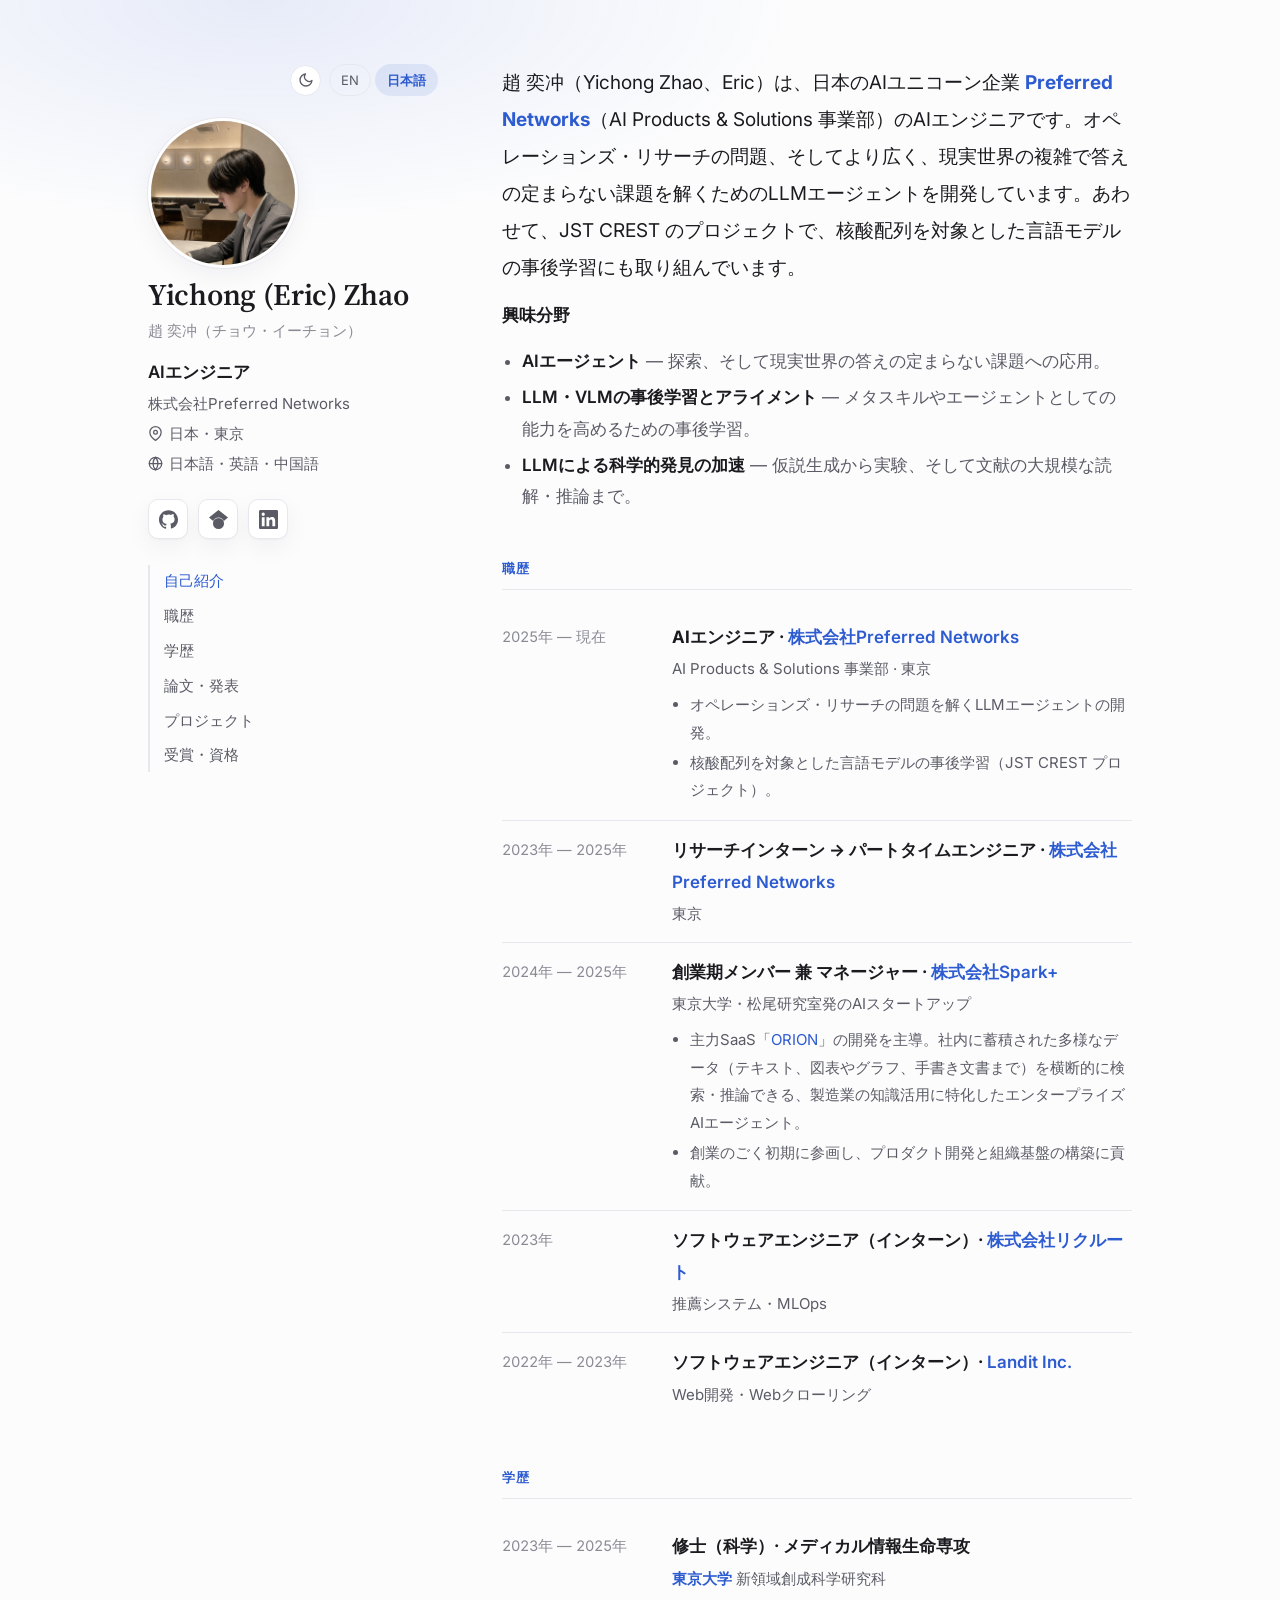
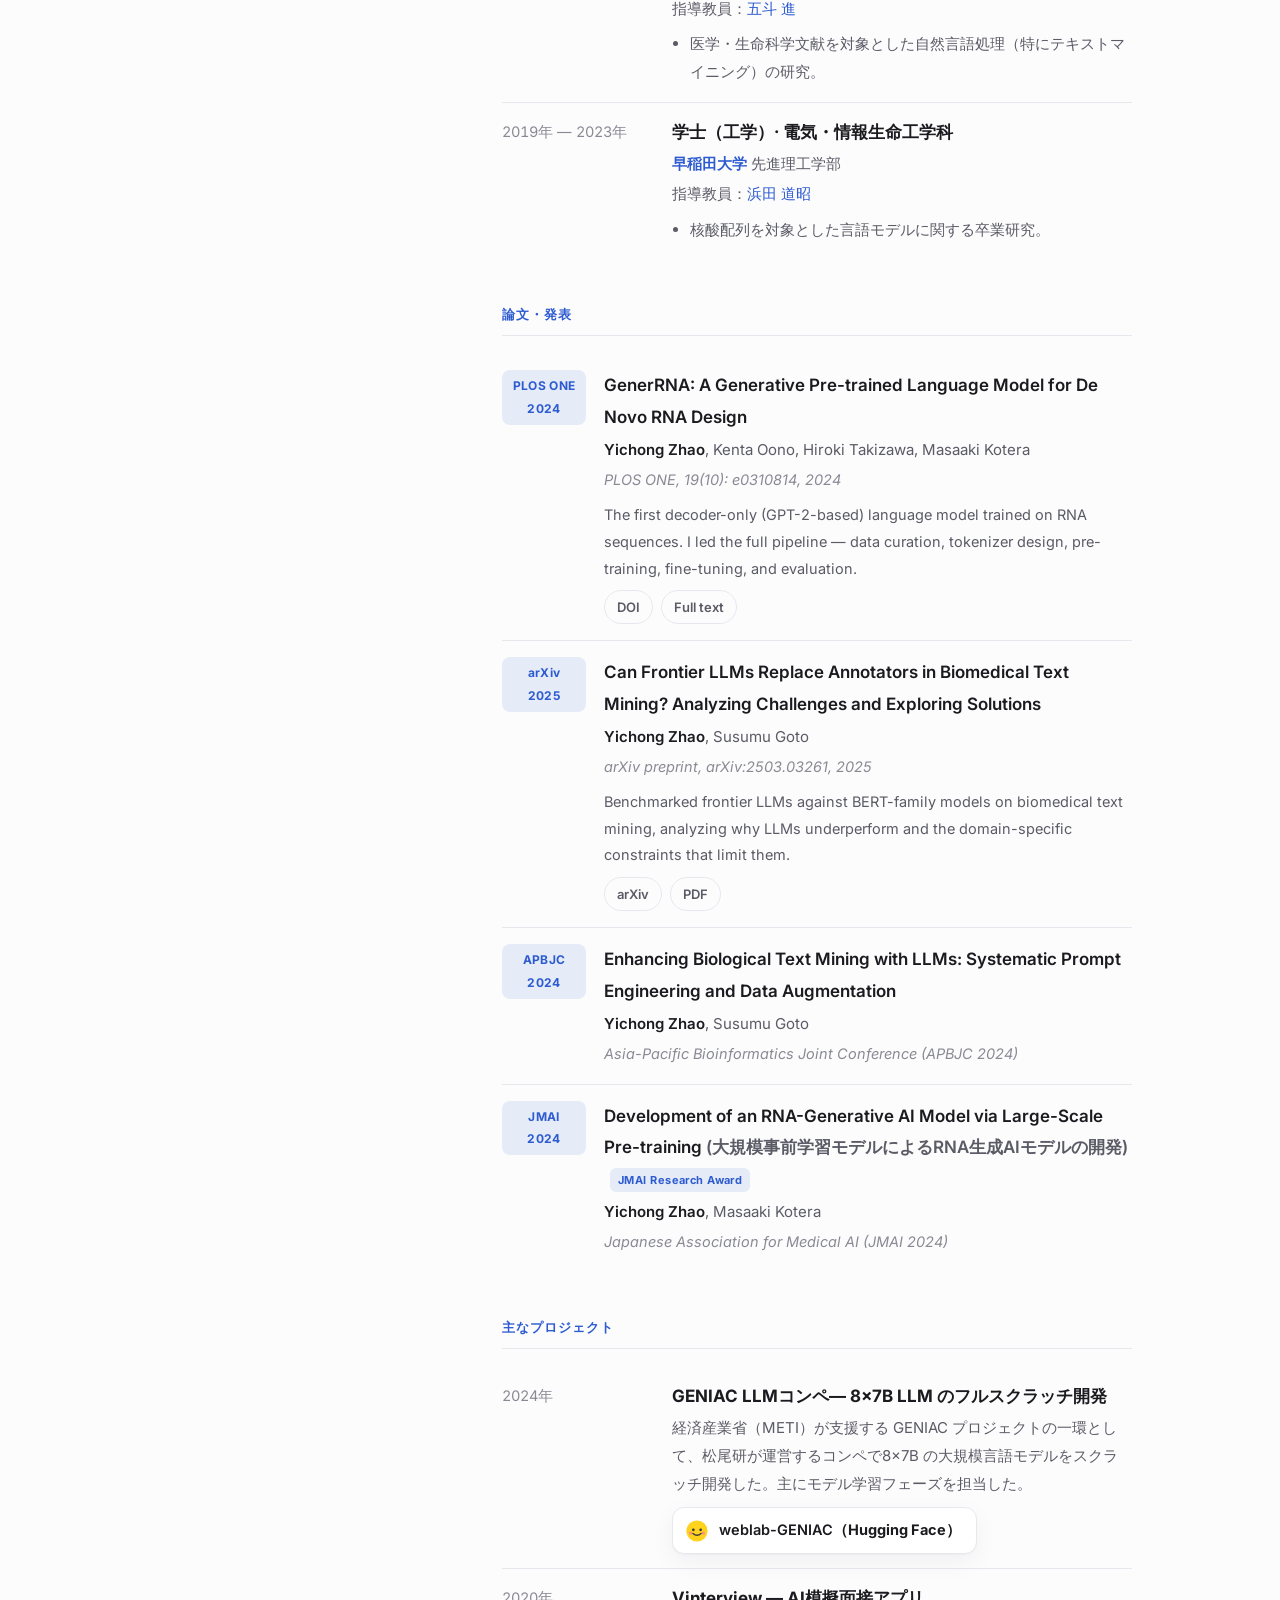
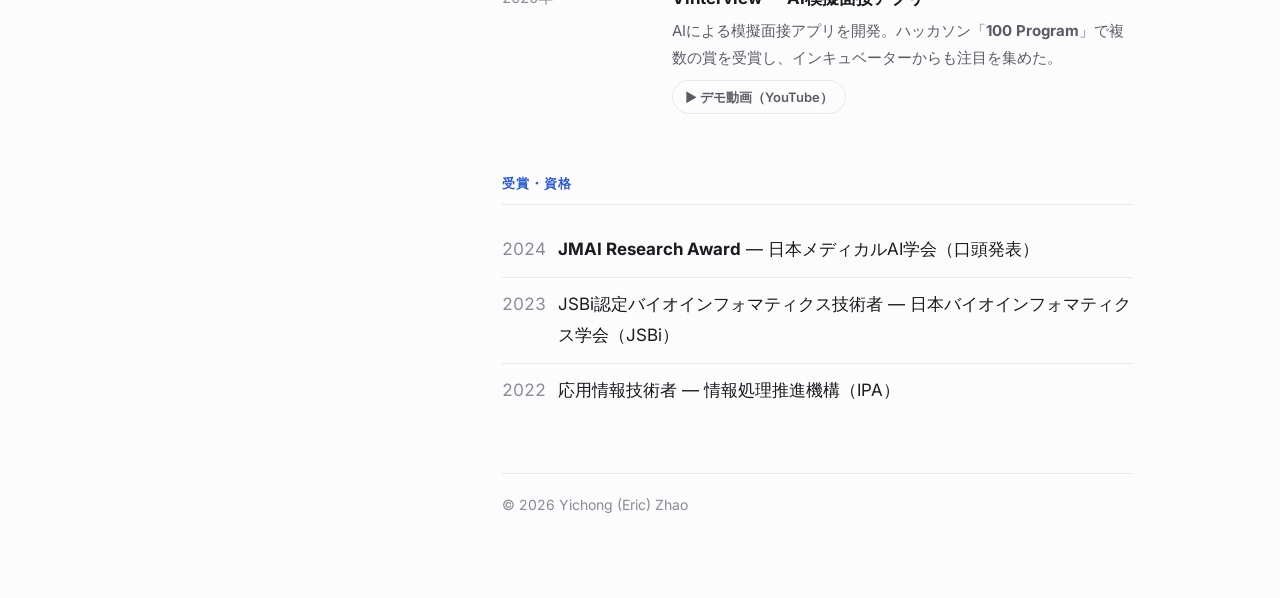
==== index.ja.html @ a0884b1c "Add personal homepage (English & Japanese)" ====
<!DOCTYPE html>
<html lang="ja">
<head>
  <meta charset="UTF-8" />
  <meta name="viewport" content="width=device-width, initial-scale=1.0" />
  <title>趙 奕冲（Yichong Zhao）— AIエンジニア｜Preferred Networks</title>
  <meta name="description" content="趙 奕冲（Yichong Zhao, Eric）— Preferred Networks のAIエンジニア。AIエージェント、LLM/VLMの事後学習とアライメント、LLMによる科学的発見の加速などに取り組んでいます。" />
  <meta name="author" content="Yichong (Eric) Zhao" />

  <!-- Open Graph -->
  <meta property="og:type" content="website" />
  <meta property="og:title" content="趙 奕冲（Yichong Zhao）" />
  <meta property="og:description" content="Preferred Networks のAIエンジニア — AIエージェント、LLM/VLMの事後学習、科学のためのAI。" />
  <meta property="og:url" content="https://ekkkkki.github.io/index.ja.html" />

  <link rel="icon" type="image/svg+xml" href="assets/favicon.svg" />
  <link rel="preconnect" href="https://fonts.googleapis.com" />
  <link rel="preconnect" href="https://fonts.gstatic.com" crossorigin />
  <link href="https://fonts.googleapis.com/css2?family=Inter:wght@400;500;600;700&family=Source+Serif+4:opsz,wght@8..60,400;8..60,600;8..60,700&display=swap" rel="stylesheet" />
  <link rel="stylesheet" href="assets/style.css" />
  <script>
    (function () {
      var root = document.documentElement, KEY = 'theme';
      try { var s = localStorage.getItem(KEY); if (s) root.setAttribute('data-theme', s); } catch (e) {}
      var SUN = '<svg viewBox="0 0 24 24" fill="none" stroke="currentColor" stroke-width="2" stroke-linecap="round" stroke-linejoin="round" aria-hidden="true"><circle cx="12" cy="12" r="4"/><path d="M12 2v2M12 20v2M4.93 4.93l1.41 1.41M17.66 17.66l1.41 1.41M2 12h2M20 12h2M6.34 17.66l-1.41 1.41M19.07 4.93l-1.41 1.41"/></svg>';
      var MOON = '<svg viewBox="0 0 24 24" fill="none" stroke="currentColor" stroke-width="2" stroke-linecap="round" stroke-linejoin="round" aria-hidden="true"><path d="M21 12.79A9 9 0 1 1 11.21 3 7 7 0 0 0 21 12.79z"/></svg>';
      function eff() { var t = root.getAttribute('data-theme'); return t ? t : (window.matchMedia && window.matchMedia('(prefers-color-scheme: dark)').matches ? 'dark' : 'light'); }
      function render(btn) { btn.innerHTML = eff() === 'dark' ? SUN : MOON; }
      document.addEventListener('DOMContentLoaded', function () {
        var btn = document.querySelector('.theme-toggle'); if (!btn) return;
        render(btn);
        btn.addEventListener('click', function () {
          var next = eff() === 'dark' ? 'light' : 'dark';
          root.setAttribute('data-theme', next);
          try { localStorage.setItem(KEY, next); } catch (e) {}
          render(btn);
        });
      });
    })();
  </script>

  <!-- SEO / AIO -->
  <link rel="canonical" href="https://ekkkkki.github.io/index.ja.html" />
  <link rel="alternate" hreflang="en" href="https://ekkkkki.github.io/" />
  <link rel="alternate" hreflang="ja" href="https://ekkkkki.github.io/index.ja.html" />
  <link rel="alternate" hreflang="x-default" href="https://ekkkkki.github.io/" />
  <meta name="robots" content="index, follow, max-image-preview:large" />
  <meta name="theme-color" content="#fcfcfd" media="(prefers-color-scheme: light)" />
  <meta name="theme-color" content="#0e0f13" media="(prefers-color-scheme: dark)" />
  <meta property="og:site_name" content="Yichong (Eric) Zhao" />
  <meta property="og:locale" content="ja_JP" />
  <meta property="og:locale:alternate" content="en_US" />
  <meta property="og:image" content="https://ekkkkki.github.io/assets/profile.jpg" />
  <meta property="og:image:alt" content="Yichong (Eric) Zhao" />
  <meta property="og:image:width" content="600" />
  <meta property="og:image:height" content="600" />
  <meta property="og:image:type" content="image/jpeg" />
  <link rel="me" href="https://github.com/ekkkkki" />
  <link rel="me" href="https://www.linkedin.com/in/yichong-zhao-29b1671bb/" />
  <meta name="twitter:card" content="summary" />
  <meta name="twitter:title" content="趙 奕冲（Yichong Zhao）— AIエンジニア｜Preferred Networks" />
  <meta name="twitter:description" content="Preferred Networks のAIエンジニア。AIエージェント、LLM/VLMの事後学習とアライメント、LLMによる科学的発見の加速。" />
  <meta name="twitter:image" content="https://ekkkkki.github.io/assets/profile.jpg" />
  <script type="application/ld+json">
{
  "@context": "https://schema.org",
  "@graph": [
    {
      "@type": "ProfilePage",
      "@id": "https://ekkkkki.github.io/index.ja.html#profilepage",
      "url": "https://ekkkkki.github.io/index.ja.html",
      "name": "Yichong (Eric) Zhao",
      "inLanguage": "ja",
      "isPartOf": {
        "@id": "https://ekkkkki.github.io/#website"
      },
      "about": {
        "@id": "https://ekkkkki.github.io/#person"
      },
      "mainEntity": {
        "@id": "https://ekkkkki.github.io/#person"
      }
    },
    {
      "@type": "WebSite",
      "@id": "https://ekkkkki.github.io/#website",
      "url": "https://ekkkkki.github.io/",
      "name": "Yichong (Eric) Zhao",
      "inLanguage": [
        "en",
        "ja"
      ],
      "about": {
        "@id": "https://ekkkkki.github.io/#person"
      }
    },
    {
      "@type": "Person",
      "@id": "https://ekkkkki.github.io/#person",
      "name": "Yichong Zhao",
      "alternateName": [
        "Eric Zhao",
        "趙奕冲",
        "赵奕冲",
        "チョウ・イーチョン"
      ],
      "givenName": "Yichong",
      "familyName": "Zhao",
      "jobTitle": "AI Engineer",
      "description": "AI engineer at Preferred Networks building LLM-based agents for operations-research and open-ended real-world problems, and working on LLM/VLM post-training, alignment, and AI for scientific discovery.",
      "worksFor": {
        "@id": "https://ekkkkki.github.io/#pfn"
      },
      "affiliation": {
        "@id": "https://ekkkkki.github.io/#pfn"
      },
      "alumniOf": [
        {
          "@type": "CollegeOrUniversity",
          "name": "The University of Tokyo",
          "sameAs": "https://www.u-tokyo.ac.jp/en/"
        },
        {
          "@type": "CollegeOrUniversity",
          "name": "Waseda University",
          "sameAs": "https://www.waseda.jp/top/en/"
        }
      ],
      "hasOccupation": {
        "@type": "Occupation",
        "name": "AI Engineer",
        "skills": [
          "LLM/VLM post-training",
          "alignment (SFT, RLHF)",
          "AI agents",
          "natural language processing",
          "bioinformatics",
          "operations research"
        ]
      },
      "award": "JMAI Research Award, Japanese Association for Medical AI (2024)",
      "knowsAbout": [
        "Large language models",
        "AI agents",
        "LLM and VLM post-training and alignment",
        "AI for scientific discovery",
        "Natural language processing",
        "Biomedical text mining",
        "Bioinformatics",
        "Operations research"
      ],
      "knowsLanguage": [
        {
          "@type": "Language",
          "name": "Japanese"
        },
        {
          "@type": "Language",
          "name": "English"
        },
        {
          "@type": "Language",
          "name": "Chinese"
        }
      ],
      "url": "https://ekkkkki.github.io/",
      "image": "https://ekkkkki.github.io/assets/profile.jpg",
      "address": {
        "@type": "PostalAddress",
        "addressLocality": "Tokyo",
        "addressCountry": "JP"
      },
      "sameAs": [
        "https://github.com/ekkkkki",
        "https://scholar.google.com/citations?user=523pdusAAAAJ",
        "https://www.linkedin.com/in/yichong-zhao-29b1671bb/"
      ]
    },
    {
      "@type": "Organization",
      "@id": "https://ekkkkki.github.io/#pfn",
      "name": "Preferred Networks, Inc.",
      "url": "https://www.preferred.jp/en/",
      "sameAs": [
        "https://www.preferred.jp/en/",
        "https://en.wikipedia.org/wiki/Preferred_Networks"
      ]
    },
    {
      "@type": "ScholarlyArticle",
      "@id": "https://doi.org/10.1371/journal.pone.0310814",
      "name": "GenerRNA: A Generative Pre-trained Language Model for De Novo RNA Design",
      "headline": "GenerRNA: A Generative Pre-trained Language Model for De Novo RNA Design",
      "author": [
        {
          "@id": "https://ekkkkki.github.io/#person"
        },
        {
          "@type": "Person",
          "name": "Kenta Oono"
        },
        {
          "@type": "Person",
          "name": "Hiroki Takizawa"
        },
        {
          "@type": "Person",
          "name": "Masaaki Kotera"
        }
      ],
      "datePublished": "2024",
      "isPartOf": {
        "@type": "Periodical",
        "name": "PLOS ONE"
      },
      "identifier": {
        "@type": "PropertyValue",
        "propertyID": "DOI",
        "value": "10.1371/journal.pone.0310814"
      },
      "sameAs": "https://doi.org/10.1371/journal.pone.0310814",
      "url": "https://journals.plos.org/plosone/article?id=10.1371/journal.pone.0310814"
    },
    {
      "@type": "ScholarlyArticle",
      "@id": "https://arxiv.org/abs/2503.03261",
      "name": "Can Frontier LLMs Replace Annotators in Biomedical Text Mining? Analyzing Challenges and Exploring Solutions",
      "headline": "Can Frontier LLMs Replace Annotators in Biomedical Text Mining? Analyzing Challenges and Exploring Solutions",
      "author": [
        {
          "@id": "https://ekkkkki.github.io/#person"
        },
        {
          "@type": "Person",
          "name": "Susumu Goto"
        }
      ],
      "datePublished": "2025",
      "identifier": {
        "@type": "PropertyValue",
        "propertyID": "arXiv",
        "value": "2503.03261"
      },
      "sameAs": "https://arxiv.org/abs/2503.03261",
      "url": "https://arxiv.org/abs/2503.03261"
    }
  ]
}
  </script>
</head>
<body>
  <div class="page">

    <!-- ===================== SIDEBAR ===================== -->
    <aside class="sidebar">
      <div class="top-controls">
        <button type="button" class="theme-toggle" aria-label="ダークモードの切り替え"></button>
        <div class="lang-switch">
          <a href="index.html">EN</a>
          <a href="index.ja.html" class="active">日本語</a>
        </div>
      </div>
      <div class="sidebar-top">
        <img class="avatar" src="assets/profile.jpg" alt="趙 奕冲（Yichong Zhao）"
             onerror="this.onerror=null;this.src='assets/profile.svg'" />
        <div class="identity">
          <h1 class="name">Yichong&nbsp;(Eric)&nbsp;Zhao</h1>
          <div class="name-native">趙 奕冲（チョウ・イーチョン）</div>
          <p class="role">AIエンジニア</p>
          <p class="affil">株式会社Preferred Networks</p>
          <p class="loc">
            <svg viewBox="0 0 24 24" width="15" height="15" fill="none" stroke="currentColor" stroke-width="2" stroke-linecap="round" stroke-linejoin="round" aria-hidden="true"><path d="M21 10c0 7-9 13-9 13s-9-6-9-13a9 9 0 0 1 18 0z"/><circle cx="12" cy="10" r="3"/></svg>
            日本・東京
          </p>
          <p class="loc">
            <svg viewBox="0 0 24 24" width="15" height="15" fill="none" stroke="currentColor" stroke-width="2" stroke-linecap="round" stroke-linejoin="round" aria-hidden="true"><circle cx="12" cy="12" r="10"/><path d="M2 12h20"/><path d="M12 2a15.3 15.3 0 0 1 4 10 15.3 15.3 0 0 1-4 10 15.3 15.3 0 0 1-4-10 15.3 15.3 0 0 1 4-10z"/></svg>
            日本語・英語・中国語
          </p>
        </div>
      </div>

      <nav class="contacts" aria-label="連絡先・プロフィール">
        <a href="https://github.com/ekkkkki" target="_blank" rel="noopener" title="GitHub" aria-label="GitHub">
          <svg viewBox="0 0 24 24" fill="currentColor" aria-hidden="true"><path d="M12 .297c-6.63 0-12 5.373-12 12 0 5.303 3.438 9.8 8.205 11.385.6.113.82-.258.82-.577 0-.285-.01-1.04-.015-2.04-3.338.724-4.042-1.61-4.042-1.61C4.422 18.07 3.633 17.7 3.633 17.7c-1.087-.744.084-.729.084-.729 1.205.084 1.838 1.236 1.838 1.236 1.07 1.835 2.809 1.305 3.495.998.108-.776.417-1.305.76-1.605-2.665-.305-5.467-1.334-5.467-5.931 0-1.311.469-2.381 1.236-3.221-.124-.303-.535-1.524.117-3.176 0 0 1.008-.322 3.301 1.23A11.51 11.51 0 0 1 12 5.803c1.02.005 2.047.138 3.006.404 2.291-1.552 3.297-1.23 3.297-1.23.653 1.653.242 2.874.118 3.176.77.84 1.235 1.911 1.235 3.221 0 4.609-2.807 5.624-5.479 5.921.43.372.823 1.102.823 2.222 0 1.606-.014 2.898-.014 3.293 0 .322.216.694.825.576C20.565 22.092 24 17.592 24 12.297c0-6.627-5.373-12-12-12"/></svg>
        </a>
        <a href="https://scholar.google.com/citations?user=523pdusAAAAJ&amp;hl=ja" target="_blank" rel="noopener" title="Google Scholar" aria-label="Google Scholar">
          <svg viewBox="0 0 24 24" fill="currentColor" aria-hidden="true"><path d="M5.242 13.769L0 9.5 12 0l12 9.5-5.242 4.269C17.548 11.249 14.978 9.5 12 9.5c-2.977 0-5.548 1.748-6.758 4.269zM12 10a7 7 0 100 14 7 7 0 000-14z"/></svg>
        </a>
        <a href="https://www.linkedin.com/in/yichong-zhao-29b1671bb/" target="_blank" rel="noopener" title="LinkedIn" aria-label="LinkedIn">
          <svg viewBox="0 0 24 24" fill="currentColor" aria-hidden="true"><path d="M20.447 20.452h-3.554v-5.569c0-1.328-.027-3.037-1.852-3.037-1.853 0-2.136 1.445-2.136 2.939v5.667H9.351V9h3.414v1.561h.046c.477-.9 1.637-1.85 3.37-1.85 3.601 0 4.267 2.37 4.267 5.455v6.286zM5.337 7.433a2.062 2.062 0 01-2.063-2.065 2.064 2.064 0 112.063 2.065zm1.782 13.019H3.555V9h3.564v11.452zM22.225 0H1.771C.792 0 0 .774 0 1.729v20.542C0 23.227.792 24 1.771 24h20.451C23.2 24 24 23.227 24 22.271V1.729C24 .774 23.2 0 22.225 0z"/></svg>
        </a>
      </nav>

      <nav class="toc" aria-label="セクション">
        <a href="#about">自己紹介</a>
        <a href="#experience">職歴</a>
        <a href="#education">学歴</a>
        <a href="#publications">論文・発表</a>
        <a href="#projects">プロジェクト</a>
        <a href="#awards">受賞・資格</a>
      </nav>
    </aside>

    <!-- ===================== CONTENT ===================== -->
    <main class="content">

      <section id="about">
        <p class="lead">趙 奕冲（Yichong Zhao、Eric）は、日本のAIユニコーン企業 <a href="https://www.preferred.jp/ja/" target="_blank" rel="noopener"><strong>Preferred Networks</strong></a>（AI Products &amp; Solutions 事業部）のAIエンジニアです。オペレーションズ・リサーチの問題、そしてより広く、現実世界の複雑で答えの定まらない課題を解くためのLLMエージェントを開発しています。あわせて、JST CREST のプロジェクトで、核酸配列を対象とした言語モデルの事後学習にも取り組んでいます。</p>
        <p class="ri-label">興味分野</p>
        <ul class="ri-list">
          <li><strong>AIエージェント</strong> — 探索、そして現実世界の答えの定まらない課題への応用。</li>
          <li><strong>LLM・VLMの事後学習とアライメント</strong> — メタスキルやエージェントとしての能力を高めるための事後学習。</li>
          <li><strong>LLMによる科学的発見の加速</strong> — 仮説生成から実験、そして文献の大規模な読解・推論まで。</li>
        </ul>
      </section>

      <section id="experience">
        <h2 class="section-title">職歴</h2>
        <div class="timeline">
          <div class="entry">
            <div class="when">2025年 — 現在</div>
            <div class="what">
              <h3>AIエンジニア · <span class="org">株式会社Preferred Networks</span></h3>
              <p class="sub">AI Products &amp; Solutions 事業部 · 東京</p>
              <ul>
                <li>オペレーションズ・リサーチの問題を解くLLMエージェントの開発。</li>
                <li>核酸配列を対象とした言語モデルの事後学習（JST CREST プロジェクト）。</li>
              </ul>
            </div>
          </div>
          <div class="entry">
            <div class="when">2023年 — 2025年</div>
            <div class="what">
              <h3>リサーチインターン → パートタイムエンジニア · <span class="org">株式会社Preferred Networks</span></h3>
              <p class="sub">東京</p>
            </div>
          </div>
          <div class="entry">
            <div class="when">2024年 — 2025年</div>
            <div class="what">
              <h3>創業期メンバー 兼 マネージャー · <span class="org">株式会社Spark+</span></h3>
              <p class="sub">東京大学・松尾研究室発のAIスタートアップ</p>
              <ul>
                <li>主力SaaS「<a href="https://sparkplus.co.jp/lp/orion/manufacturer/" target="_blank" rel="noopener">ORION</a>」の開発を主導。社内に蓄積された多様なデータ（テキスト、図表やグラフ、手書き文書まで）を横断的に検索・推論できる、製造業の知識活用に特化したエンタープライズAIエージェント。</li>
                <li>創業のごく初期に参画し、プロダクト開発と組織基盤の構築に貢献。</li>
              </ul>
            </div>
          </div>
          <div class="entry">
            <div class="when">2023年</div>
            <div class="what">
              <h3>ソフトウェアエンジニア（インターン）· <span class="org">株式会社リクルート</span></h3>
              <p class="sub">推薦システム・MLOps</p>
            </div>
          </div>
          <div class="entry">
            <div class="when">2022年 — 2023年</div>
            <div class="what">
              <h3>ソフトウェアエンジニア（インターン）· <span class="org">Landit Inc.</span></h3>
              <p class="sub">Web開発・Webクローリング</p>
            </div>
          </div>
        </div>
      </section>

      <section id="education">
        <h2 class="section-title">学歴</h2>
        <div class="timeline">
          <div class="entry">
            <div class="when">2023年 — 2025年</div>
            <div class="what">
              <h3>修士（科学）· メディカル情報生命専攻</h3>
              <p class="sub"><span class="org">東京大学</span> 新領域創成科学研究科</p>
              <p class="sub">指導教員：<a href="https://scholar.google.com/citations?user=5RkmXKQAAAAJ&amp;hl=ja" target="_blank" rel="noopener">五斗 進</a></p>
              <ul><li>医学・生命科学文献を対象とした自然言語処理（特にテキストマイニング）の研究。</li></ul>
            </div>
          </div>
          <div class="entry">
            <div class="when">2019年 — 2023年</div>
            <div class="what">
              <h3>学士（工学）· 電気・情報生命工学科</h3>
              <p class="sub"><span class="org">早稲田大学</span> 先進理工学部</p>
              <p class="sub">指導教員：<a href="https://scholar.google.com/citations?user=nsSNpowAAAAJ&amp;hl=ja" target="_blank" rel="noopener">浜田 道昭</a></p>
              <ul><li>核酸配列を対象とした言語モデルに関する卒業研究。</li></ul>
            </div>
          </div>
        </div>
      </section>

      <section id="publications">
        <h2 class="section-title">論文・発表</h2>

        <div class="pub">
          <span class="venue-tag">PLOS ONE<br/>2024</span>
          <div>
            <p class="pub-title">GenerRNA: A Generative Pre-trained Language Model for De Novo RNA Design</p>
            <p class="authors"><span class="me">Yichong Zhao</span>, Kenta Oono, Hiroki Takizawa, Masaaki Kotera</p>
            <p class="pub-venue">PLOS ONE, 19(10): e0310814, 2024</p>
            <p class="note">The first decoder-only (GPT-2-based) language model trained on RNA sequences. I led the full pipeline — data curation, tokenizer design, pre-training, fine-tuning, and evaluation.</p>
            <div class="pub-links">
              <a href="https://doi.org/10.1371/journal.pone.0310814" target="_blank" rel="noopener">DOI</a>
              <a href="https://journals.plos.org/plosone/article?id=10.1371/journal.pone.0310814" target="_blank" rel="noopener">Full text</a>
            </div>
          </div>
        </div>

        <div class="pub">
          <span class="venue-tag">arXiv<br/>2025</span>
          <div>
            <p class="pub-title">Can Frontier LLMs Replace Annotators in Biomedical Text Mining? Analyzing Challenges and Exploring Solutions</p>
            <p class="authors"><span class="me">Yichong Zhao</span>, Susumu Goto</p>
            <p class="pub-venue">arXiv preprint, arXiv:2503.03261, 2025</p>
            <p class="note">Benchmarked frontier LLMs against BERT-family models on biomedical text mining, analyzing why LLMs underperform and the domain-specific constraints that limit them.</p>
            <div class="pub-links">
              <a href="https://arxiv.org/abs/2503.03261" target="_blank" rel="noopener">arXiv</a>
              <a href="https://arxiv.org/pdf/2503.03261" target="_blank" rel="noopener">PDF</a>
            </div>
          </div>
        </div>

        <div class="pub">
          <span class="venue-tag">APBJC<br/>2024</span>
          <div>
            <p class="pub-title">Enhancing Biological Text Mining with LLMs: Systematic Prompt Engineering and Data Augmentation</p>
            <p class="authors"><span class="me">Yichong Zhao</span>, Susumu Goto</p>
            <p class="pub-venue">Asia-Pacific Bioinformatics Joint Conference (APBJC 2024)</p>
          </div>
        </div>

        <div class="pub">
          <span class="venue-tag">JMAI<br/>2024</span>
          <div>
            <p class="pub-title">Development of an RNA-Generative AI Model via Large-Scale Pre-training <span class="muted">(大規模事前学習モデルによるRNA生成AIモデルの開発)</span> <span class="badge">JMAI Research Award</span></p>
            <p class="authors"><span class="me">Yichong Zhao</span>, Masaaki Kotera</p>
            <p class="pub-venue">Japanese Association for Medical AI (JMAI 2024)</p>
          </div>
        </div>
      </section>

      <section id="projects">
        <h2 class="section-title">主なプロジェクト</h2>
        <div class="timeline">
          <div class="entry">
            <div class="when">2024年</div>
            <div class="what">
              <h3>GENIAC LLMコンペ— 8×7B LLM のフルスクラッチ開発</h3>
              <p class="sub">経済産業省（METI）が支援する GENIAC プロジェクトの一環として、松尾研が運営するコンペで8×7B の大規模言語モデルをスクラッチ開発した。主にモデル学習フェーズを担当した。</p>
              <a class="hf-badge" href="https://huggingface.co/weblab-GENIAC" target="_blank" rel="noopener" aria-label="weblab-GENIAC（Hugging Face）">
                <svg class="hf-logo" viewBox="0 0 32 32" aria-hidden="true">
                  <circle cx="16" cy="16" r="13" fill="#FFD21E"/>
                  <circle cx="11.5" cy="14.5" r="1.7" fill="#3b3b3b"/>
                  <circle cx="20.5" cy="14.5" r="1.7" fill="#3b3b3b"/>
                  <circle cx="8.2" cy="18.5" r="2" fill="#FF8A8A"/>
                  <circle cx="23.8" cy="18.5" r="2" fill="#FF8A8A"/>
                  <path d="M11 19 Q16 23.5 21 19" fill="none" stroke="#3b3b3b" stroke-width="1.8" stroke-linecap="round"/>
                </svg>
                <span>weblab-GENIAC（<strong>Hugging Face</strong>）</span>
              </a>
            </div>
          </div>
          <div class="entry">
            <div class="when">2020年</div>
            <div class="what">
              <h3>Vinterview — AI模擬面接アプリ</h3>
              <p class="sub">AIによる模擬面接アプリを開発。ハッカソン「<strong>100 Program</strong>」で複数の賞を受賞し、インキュベーターからも注目を集めた。</p>
              <div class="pub-links" style="margin-top:8px">
                <a href="https://www.youtube.com/watch?v=1kvDVLxbFzA" target="_blank" rel="noopener">▶ デモ動画（YouTube）</a>
              </div>
            </div>
          </div>
        </div>
      </section>

      <section id="awards">
        <h2 class="section-title">受賞・資格</h2>
        <ul class="simple">
          <li><span class="yr">2024</span> <span><strong>JMAI Research Award</strong> — 日本メディカルAI学会（口頭発表）</span></li>
          <li><span class="yr">2023</span> <span>JSBi認定バイオインフォマティクス技術者 — 日本バイオインフォマティクス学会（JSBi）</span></li>
          <li><span class="yr">2022</span> <span>応用情報技術者 — 情報処理推進機構（IPA）</span></li>
        </ul>
      </section>

      <footer>
        <span>© 2026 Yichong (Eric) Zhao</span>
      </footer>

    </main>
  </div>

  <!-- Lightweight scrollspy: highlights the current section in the sidebar nav -->
  <script>
    (function () {
      var links = Array.prototype.slice.call(document.querySelectorAll('.toc a'));
      var map = {};
      links.forEach(function (a) { map[a.getAttribute('href').slice(1)] = a; });
      if (!('IntersectionObserver' in window)) return;
      var current = null;
      var obs = new IntersectionObserver(function (entries) {
        entries.forEach(function (e) {
          if (e.isIntersecting) {
            if (current) current.style.color = '';
            current = map[e.target.id];
            if (current) current.style.color = 'var(--accent)';
          }
        });
      }, { rootMargin: '-10% 0px -75% 0px', threshold: 0 });
      document.querySelectorAll('main section[id]').forEach(function (s) { obs.observe(s); });
    })();
  </script>
</body>
</html>
---- assets/style.css ----
/* ===========================================================
   Yichong (Eric) Zhao — personal homepage
   Plain CSS, no build step. Edit the variables below to retheme.
   =========================================================== */

:root {
  --accent:        #2d5bd0;
  --accent-2:      #5b3bd0;
  --accent-soft:   rgba(45, 91, 208, 0.10);
  --bg:            #fcfcfd;
  --surface:       #ffffff;
  --text:          #1a1a1f;
  --text-muted:    #5b5b66;
  --text-faint:    #8a8a95;
  --border:        #e7e7ee;
  --shadow:        0 1px 2px rgba(20, 20, 40, .04), 0 8px 24px rgba(20, 20, 40, .05);

  --serif: "Source Serif 4", "Iowan Old Style", Georgia, "Times New Roman", "Hiragino Mincho ProN", "Yu Mincho", "Noto Serif JP", serif;
  --sans:  "Inter", -apple-system, BlinkMacSystemFont, "Segoe UI", Roboto, Helvetica, Arial, "Hiragino Sans", "Hiragino Kaku Gothic ProN", "Yu Gothic", "Noto Sans JP", Meiryo, sans-serif;

  --maxw: 1080px;
  --radius: 14px;
}

/* dark palette — follows the OS unless the user forces light */
@media (prefers-color-scheme: dark) {
  :root:not([data-theme="light"]) {
    --accent:      #7aa0ff;
    --accent-2:    #b59bff;
    --accent-soft: rgba(122, 160, 255, 0.14);
    --bg:          #0e0f13;
    --surface:     #15171d;
    --text:        #e9e9ee;
    --text-muted:  #a6a7b2;
    --text-faint:  #71727d;
    --border:      #262833;
    --shadow:      0 1px 2px rgba(0,0,0,.3), 0 10px 30px rgba(0,0,0,.35);
  }
}
/* dark palette — manual override (always wins) */
:root[data-theme="dark"] {
  --accent:      #7aa0ff;
  --accent-2:    #b59bff;
  --accent-soft: rgba(122, 160, 255, 0.14);
  --bg:          #0e0f13;
  --surface:     #15171d;
  --text:        #e9e9ee;
  --text-muted:  #a6a7b2;
  --text-faint:  #71727d;
  --border:      #262833;
  --shadow:      0 1px 2px rgba(0,0,0,.3), 0 10px 30px rgba(0,0,0,.35);
}

* { box-sizing: border-box; }

html { scroll-behavior: smooth; scroll-padding-top: 24px; }

body {
  margin: 0;
  font-family: var(--sans);
  background: var(--bg);
  color: var(--text);
  line-height: 1.65;
  font-size: 17px;
  -webkit-font-smoothing: antialiased;
  text-rendering: optimizeLegibility;
}

/* subtle gradient wash at the very top */
body::before {
  content: "";
  position: fixed;
  inset: 0 0 auto 0;
  height: 320px;
  background: radial-gradient(60% 100% at 20% 0%, var(--accent-soft), transparent 70%);
  pointer-events: none;
  z-index: 0;
}

a { color: var(--accent); text-decoration: none; }
a:hover { text-decoration: underline; text-underline-offset: 3px; }

/* ---------- layout ---------- */
.page {
  position: relative;
  z-index: 1;
  max-width: var(--maxw);
  margin: 0 auto;
  padding: clamp(28px, 5vw, 64px) clamp(20px, 5vw, 48px) 80px;
  display: grid;
  grid-template-columns: 290px 1fr;
  gap: clamp(32px, 5vw, 64px);
  align-items: start;
}

/* ---------- sidebar ---------- */
.sidebar {
  position: sticky;
  top: 40px;
  display: flex;
  flex-direction: column;
  gap: 22px;
}

.avatar {
  width: 150px;
  height: 150px;
  border-radius: 50%;
  object-fit: cover;
  box-shadow: var(--shadow);
  border: 3px solid var(--surface);
  outline: 1px solid var(--border);
}

.identity .name {
  font-family: var(--serif);
  font-size: 30px;
  line-height: 1.15;
  font-weight: 600;
  margin: 0;
  letter-spacing: -0.01em;
}
.identity .name-native {
  color: var(--text-faint);
  font-size: 15px;
  margin-top: 4px;
}
.identity .role {
  margin: 12px 0 0;
  font-weight: 600;
  color: var(--text);
}
.identity .affil,
.identity .loc {
  margin: 2px 0 0;
  color: var(--text-muted);
  font-size: 15px;
}
.identity .loc { display: flex; align-items: center; gap: 6px; }

/* contact icons */
.contacts {
  display: flex;
  flex-wrap: wrap;
  gap: 10px;
}
.contacts a {
  display: inline-flex;
  align-items: center;
  justify-content: center;
  width: 40px;
  height: 40px;
  border-radius: 10px;
  background: var(--surface);
  border: 1px solid var(--border);
  color: var(--text-muted);
  box-shadow: var(--shadow);
  transition: transform .15s ease, color .15s ease, border-color .15s ease;
}
.contacts a:hover {
  color: var(--accent);
  border-color: var(--accent);
  transform: translateY(-2px);
  text-decoration: none;
}
.contacts svg { width: 19px; height: 19px; }

/* in-page nav / table of contents */
.toc {
  display: flex;
  flex-direction: column;
  gap: 2px;
  border-left: 2px solid var(--border);
  padding-left: 14px;
  margin-top: 4px;
}
.toc a {
  color: var(--text-muted);
  font-size: 14.5px;
  padding: 3px 0;
  font-weight: 500;
}
.toc a:hover { color: var(--accent); text-decoration: none; }

/* ---------- main content ---------- */
.content { min-width: 0; }

section { margin-bottom: 44px; scroll-margin-top: 24px; }
section:last-child { margin-bottom: 0; }

.section-title {
  font-family: var(--serif);
  font-size: 13px;
  font-weight: 700;
  text-transform: uppercase;
  letter-spacing: 0.12em;
  color: var(--accent);
  margin: 0 0 18px;
  padding-bottom: 8px;
  border-bottom: 1px solid var(--border);
}

.lead { font-size: 19px; line-height: 1.7; }
.content p { margin: 0 0 14px; max-width: 68ch; }
.content p:last-child { margin-bottom: 0; }
.muted { color: var(--text-muted); }

/* hero intro line */
.hero-hi {
  font-family: var(--serif);
  font-size: clamp(26px, 4vw, 34px);
  font-weight: 600;
  letter-spacing: -0.01em;
  margin: 0 0 18px;
}
.hero-hi .wave { display: inline-block; }

/* News list */
.news { list-style: none; margin: 0; padding: 0; }
.news li {
  display: grid;
  grid-template-columns: 92px 1fr;
  gap: 14px;
  padding: 9px 0;
  border-bottom: 1px dashed var(--border);
}
.news li:last-child { border-bottom: 0; }
.news .date {
  color: var(--text-faint);
  font-variant-numeric: tabular-nums;
  font-size: 14.5px;
  padding-top: 1px;
  white-space: nowrap;
}

/* Research interest cards */
.cards { display: grid; grid-template-columns: 1fr 1fr; gap: 14px; }
.card {
  background: var(--surface);
  border: 1px solid var(--border);
  border-radius: var(--radius);
  padding: 16px 18px;
  box-shadow: var(--shadow);
}
.card h3 { margin: 0 0 4px; font-size: 16px; }
.card p { margin: 0; font-size: 14.5px; color: var(--text-muted); }

/* Publications */
.pub {
  display: grid;
  grid-template-columns: auto 1fr;
  gap: 18px;
  padding: 16px 0;
  border-bottom: 1px solid var(--border);
}
.pub:last-child { border-bottom: 0; }
.pub .venue-tag {
  align-self: start;
  font-size: 12px;
  font-weight: 700;
  letter-spacing: .03em;
  color: var(--accent);
  background: var(--accent-soft);
  border-radius: 8px;
  padding: 5px 10px;
  white-space: nowrap;
  text-align: center;
  min-width: 84px;
}
.pub .pub-title { font-weight: 600; margin: 0 0 3px; }
.pub .authors { color: var(--text-muted); font-size: 15px; margin: 0 0 3px; }
.pub .authors .me { color: var(--text); font-weight: 600; }
.pub .pub-venue { color: var(--text-faint); font-size: 14.5px; font-style: italic; margin: 0 0 8px; }
.pub .note { font-size: 14.5px; color: var(--text-muted); margin: 0 0 8px; }
.pub-links { display: flex; gap: 8px; flex-wrap: wrap; }
.pub-links a {
  font-size: 13px;
  font-weight: 600;
  padding: 4px 12px;
  border: 1px solid var(--border);
  border-radius: 999px;
  color: var(--text-muted);
  transition: all .15s ease;
}
.pub-links a:hover { color: var(--accent); border-color: var(--accent); text-decoration: none; }

/* timeline (experience / education) */
.timeline { display: flex; flex-direction: column; }
.entry {
  display: grid;
  grid-template-columns: 150px 1fr;
  gap: 20px;
  padding: 14px 0;
  border-bottom: 1px solid var(--border);
}
.entry:last-child { border-bottom: 0; }
.entry .when { color: var(--text-faint); font-size: 14.5px; font-variant-numeric: tabular-nums; padding-top: 2px; }
.entry .what h3 { margin: 0; font-size: 17px; }
.entry .what .org { color: var(--accent); font-weight: 600; }
.entry .what .sub { color: var(--text-muted); font-size: 15px; margin: 2px 0 0; }
.entry .what ul { margin: 8px 0 0; padding-left: 18px; color: var(--text-muted); font-size: 15px; }
.entry .what li { margin: 2px 0; }

/* awards / simple lists */
.simple { list-style: none; margin: 0; padding: 0; }
.simple li {
  padding: 11px 0;
  border-bottom: 1px solid var(--border);
  display: flex;
  gap: 12px;
  align-items: baseline;
}
.simple li:last-child { border-bottom: 0; }
.simple .yr { color: var(--text-faint); font-variant-numeric: tabular-nums; min-width: 44px; }
.badge {
  display: inline-block;
  font-size: 11px;
  font-weight: 700;
  letter-spacing: .04em;
  color: var(--accent);
  background: var(--accent-soft);
  border-radius: 6px;
  padding: 2px 8px;
  margin-left: 6px;
  vertical-align: middle;
}

.tags { display: flex; flex-wrap: wrap; gap: 8px; }
.tag {
  font-size: 14px;
  color: var(--text-muted);
  background: var(--surface);
  border: 1px solid var(--border);
  border-radius: 999px;
  padding: 5px 13px;
}

footer {
  margin-top: 56px;
  padding-top: 18px;
  border-top: 1px solid var(--border);
  color: var(--text-faint);
  font-size: 14px;
  display: flex;
  justify-content: space-between;
  flex-wrap: wrap;
  gap: 8px;
}

/* ---------- responsive ---------- */
@media (max-width: 860px) {
  .page { grid-template-columns: 1fr; gap: 28px; }
  .sidebar {
    position: static;
    flex-direction: column;
    align-items: flex-start;
    text-align: left;
  }
  .sidebar-top {
    display: flex;
    gap: 20px;
    align-items: center;
    width: 100%;
  }
  .avatar { width: 96px; height: 96px; }
  .identity .name { font-size: 25px; }
  .toc { display: none; }
  .cards { grid-template-columns: 1fr; }
}

@media (max-width: 560px) {
  body { font-size: 16px; }
  .news li { grid-template-columns: 1fr; gap: 2px; }
  .news .date { padding-top: 0; }
  .pub { grid-template-columns: 1fr; gap: 8px; }
  .entry { grid-template-columns: 1fr; gap: 4px; }
}

@media print {
  body::before, .contacts, .toc, footer { display: none; }
  .page { display: block; max-width: none; }
  a { color: inherit; text-decoration: none; }
}

/* research-interest list (folded into About) */
.ri-label { font-weight: 600; margin: 22px 0 8px; color: var(--text); }
.ri-list { margin: 0; padding-left: 20px; color: var(--text-muted); }
.ri-list li { margin: 5px 0; }
.ri-list strong { color: var(--text); font-weight: 600; }

/* Hugging Face badge */
.hf-badge {
  display: inline-flex;
  align-items: center;
  gap: 9px;
  margin-top: 10px;
  padding: 9px 15px 9px 11px;
  border: 1px solid var(--border);
  border-radius: 12px;
  background: var(--surface);
  color: var(--text);
  font-size: 14.5px;
  font-weight: 600;
  box-shadow: var(--shadow);
  transition: transform .15s ease, border-color .15s ease, box-shadow .15s ease;
}
.hf-badge:hover {
  transform: translateY(-2px);
  border-color: #FFD21E;
  box-shadow: 0 8px 22px rgba(255, 190, 30, .22);
  text-decoration: none;
}
.hf-badge .hf-logo { width: 26px; height: 26px; flex: none; }
.hf-badge strong { font-weight: 700; }

/* language switch */
.lang-switch {
  display: flex;
  gap: 4px;
  font-size: 13px;
}
.lang-switch a {
  padding: 3px 11px;
  border-radius: 999px;
  border: 1px solid var(--border);
  color: var(--text-muted);
}
.lang-switch a:hover { border-color: var(--accent); color: var(--accent); text-decoration: none; }
.lang-switch a.active {
  background: var(--accent-soft);
  color: var(--accent);
  border-color: transparent;
  font-weight: 600;
}

/* Japanese typography */
html[lang="ja"] body { line-height: 1.85; }
html[lang="ja"] .lead { line-height: 1.95; }
html[lang="ja"] .section-title { letter-spacing: .08em; }

/* top controls: theme toggle + language switch */
.top-controls {
  align-self: flex-end;
  display: flex;
  align-items: center;
  gap: 8px;
}
.theme-toggle {
  display: inline-flex;
  align-items: center;
  justify-content: center;
  width: 31px;
  height: 31px;
  padding: 0;
  border-radius: 999px;
  border: 1px solid var(--border);
  background: var(--surface);
  color: var(--text-muted);
  cursor: pointer;
  transition: color .15s ease, border-color .15s ease, transform .15s ease;
}
.theme-toggle:hover { color: var(--accent); border-color: var(--accent); transform: translateY(-1px); }
.theme-toggle svg { width: 16px; height: 16px; }
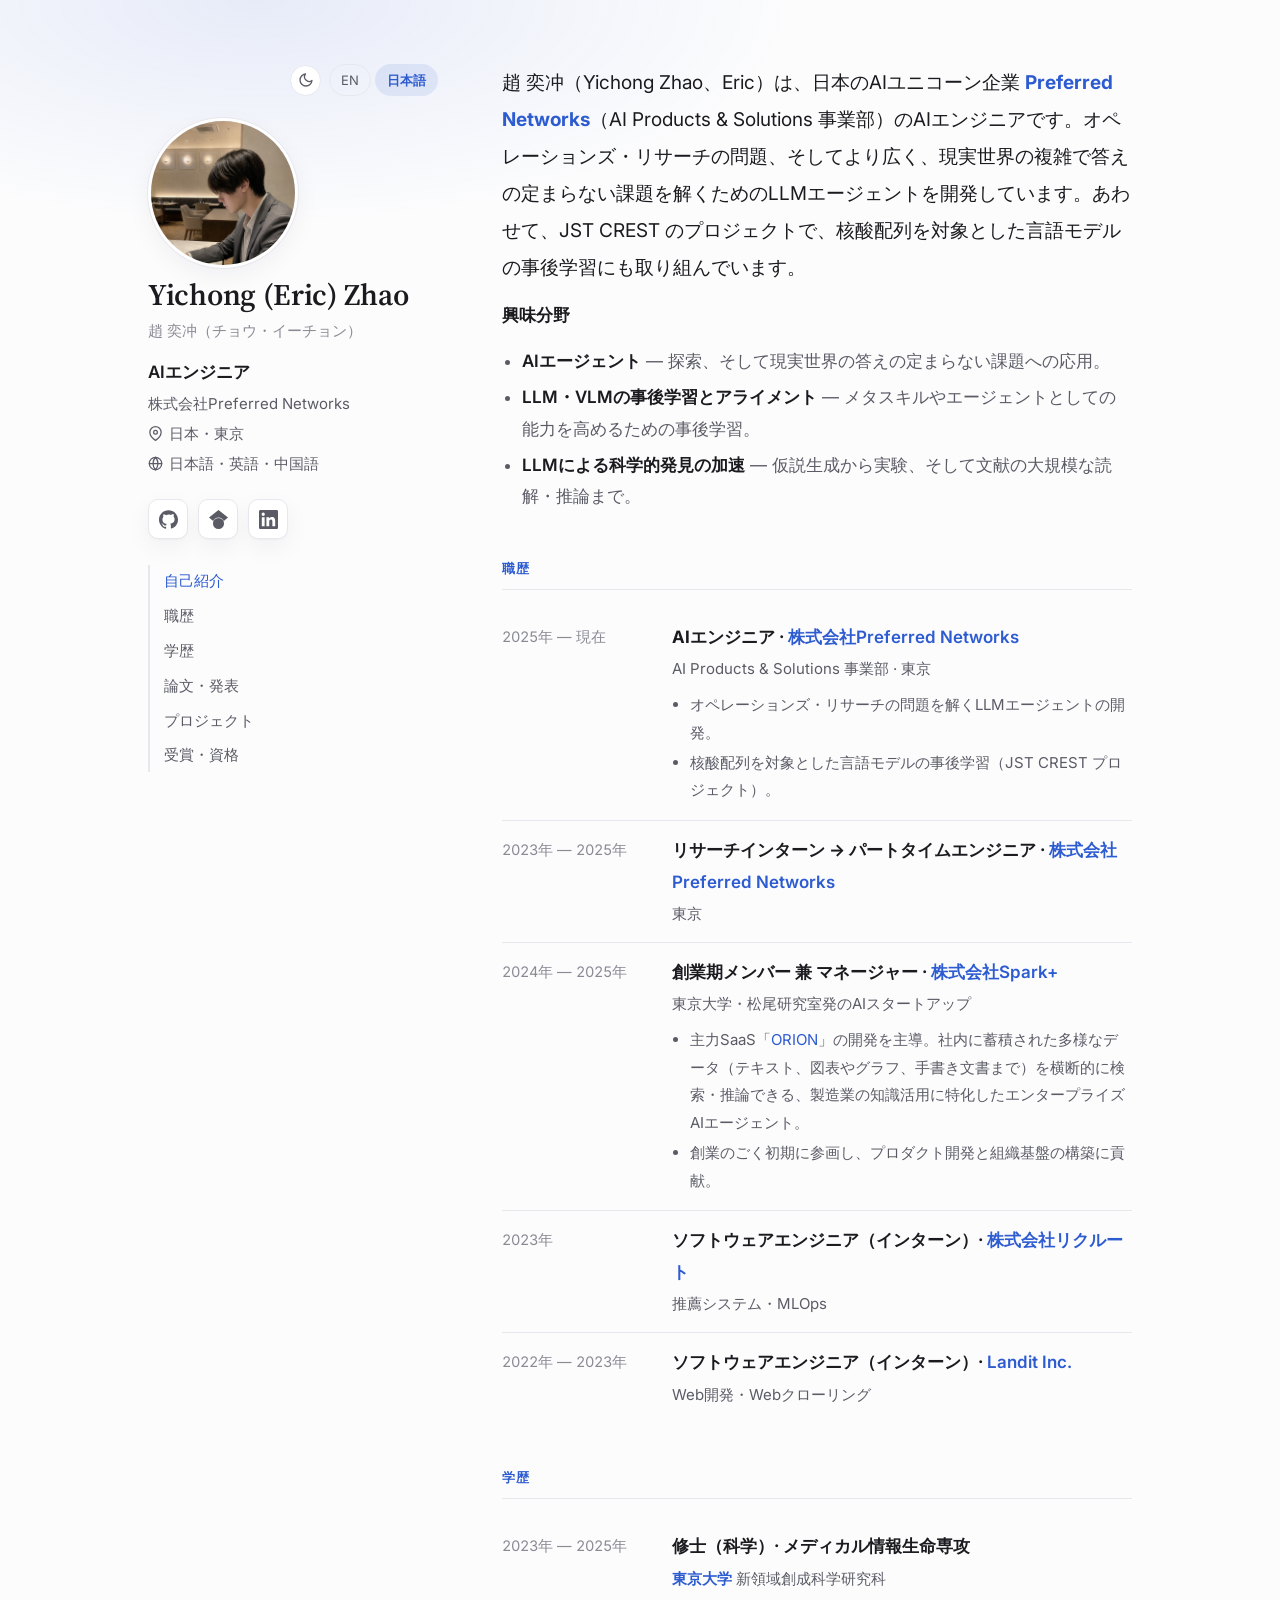
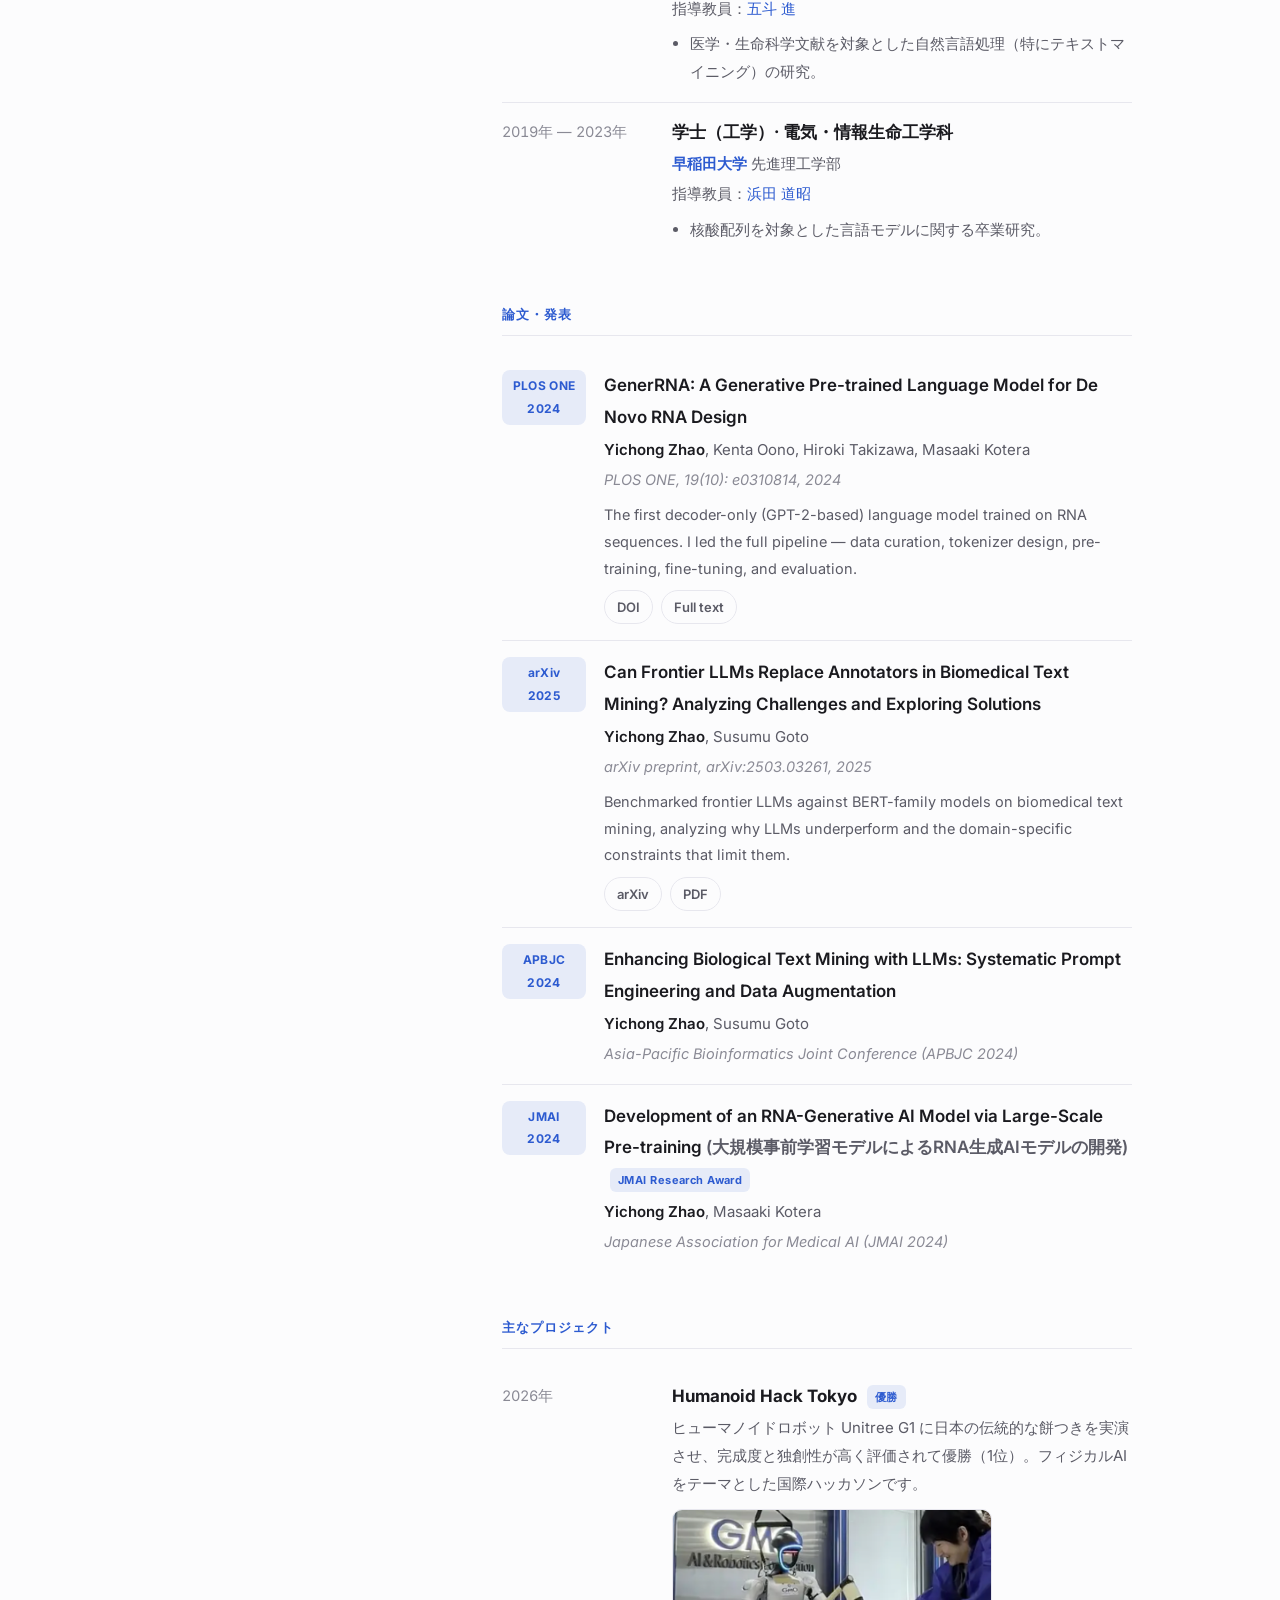
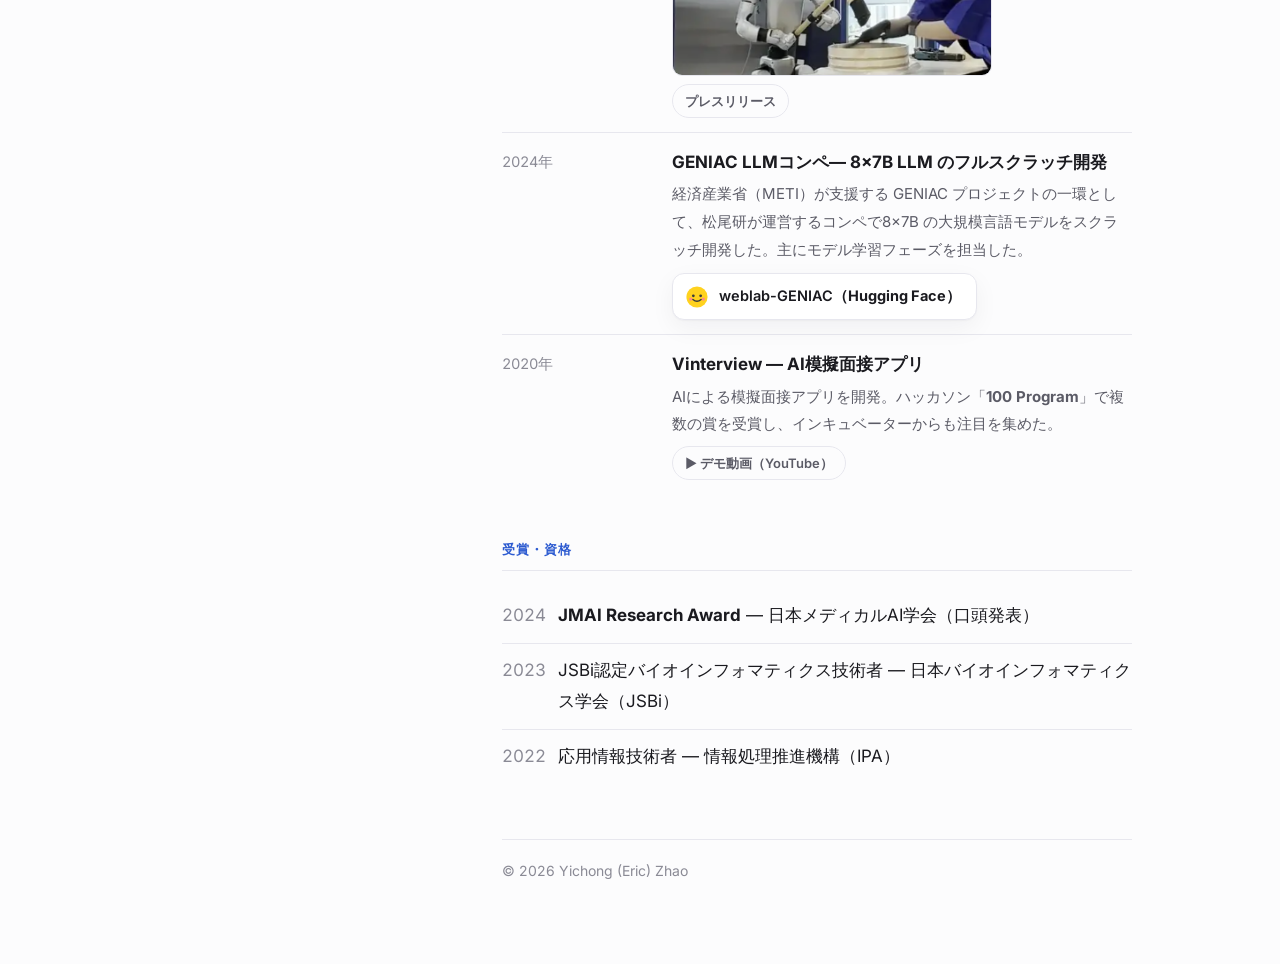
==== commit c1b47fc0: "Add Humanoid Hack Tokyo (1st place) to projects" ====
--- a/index.ja.html
+++ b/index.ja.html
@@ -138,7 +138,7 @@
           "operations research"
         ]
       },
-      "award": "JMAI Research Award, Japanese Association for Medical AI (2024)",
+      "award": ["1st place, Humanoid Hack Tokyo (2026)", "JMAI Research Award, Japanese Association for Medical AI (2024)"],
       "knowsAbout": [
         "Large language models",
         "AI agents",
@@ -441,6 +441,17 @@
         <h2 class="section-title">主なプロジェクト</h2>
         <div class="timeline">
           <div class="entry">
+            <div class="when">2026年</div>
+            <div class="what">
+              <h3>Humanoid Hack Tokyo <span class="badge">優勝</span></h3>
+              <p class="sub">ヒューマノイドロボット Unitree G1 に日本の伝統的な餅つきを実演させ、完成度と独創性が高く評価されて優勝（1位）。フィジカルAIをテーマとした国際ハッカソンです。</p>
+              <img class="proj-img" src="assets/humanoid_hack.png" alt="Humanoid Hack Tokyo 優勝" loading="lazy" onerror="this.style.display='none'" />
+              <div class="pub-links" style="margin-top:8px">
+                <a href="https://prtimes.jp/main/html/rd/p/000000014.000170120.html" target="_blank" rel="noopener">プレスリリース</a>
+              </div>
+            </div>
+          </div>
+          <div class="entry">
             <div class="when">2024年</div>
             <div class="what">
               <h3>GENIAC LLMコンペ— 8×7B LLM のフルスクラッチ開発</h3>
--- a/assets/style.css
+++ b/assets/style.css
@@ -461,3 +461,14 @@
 }
 .theme-toggle:hover { color: var(--accent); border-color: var(--accent); transform: translateY(-1px); }
 .theme-toggle svg { width: 16px; height: 16px; }
+
+/* project thumbnail */
+.proj-img {
+  display: block;
+  margin-top: 12px;
+  max-width: 320px;
+  width: 100%;
+  height: auto;
+  border-radius: 10px;
+  border: 1px solid var(--border);
+}
